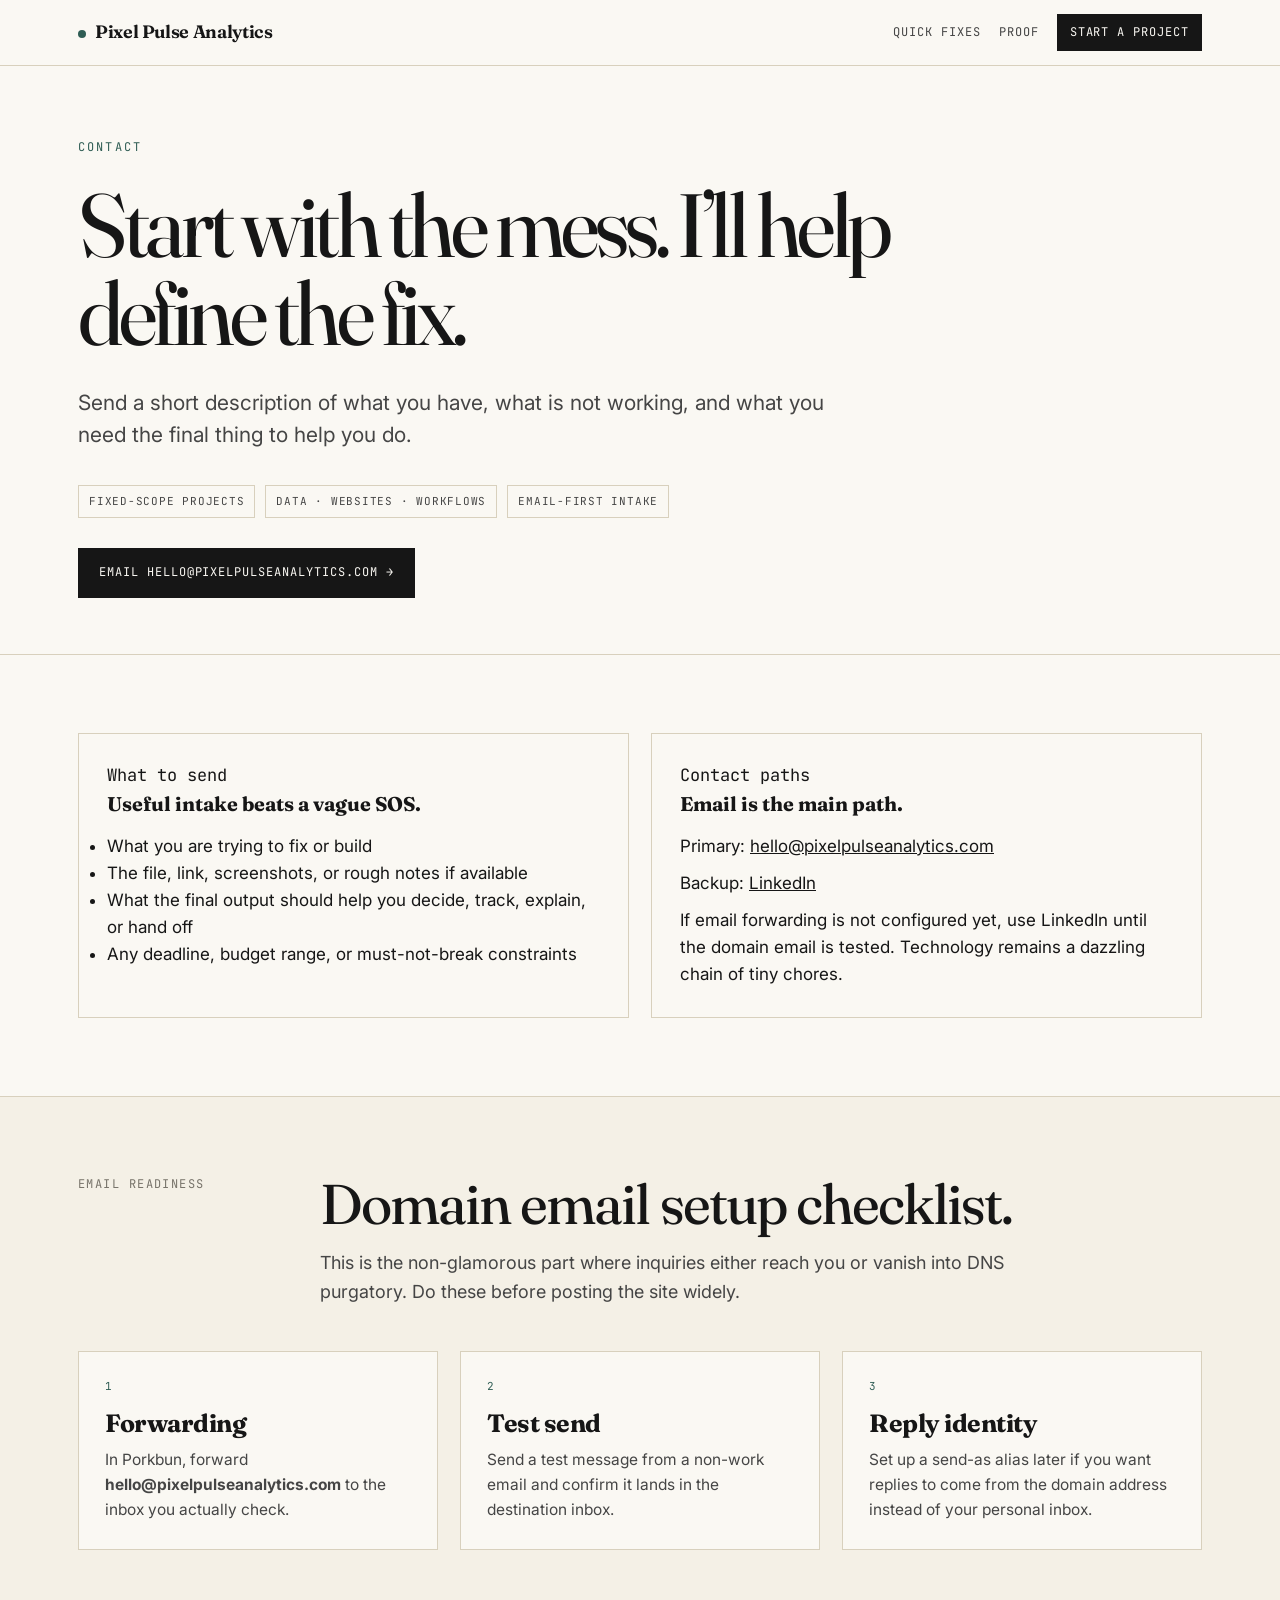
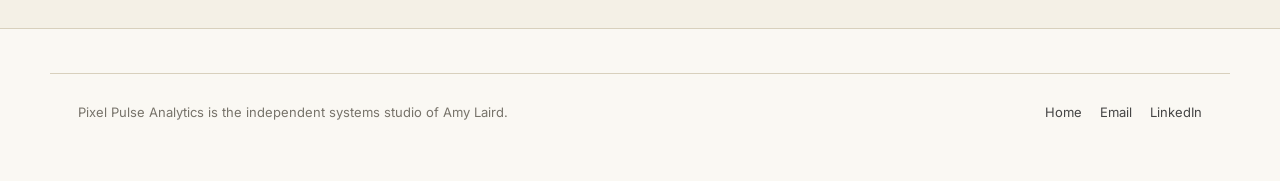
==== contact.html @ 276e5644 "Add contact and email readiness page" ====
<!DOCTYPE html>
<html lang="en">
<head>
<meta charset="UTF-8" />
<meta name="viewport" content="width=device-width, initial-scale=1.0" />
<title>Start a Project — Pixel Pulse Analytics</title>
<meta name="description" content="Start a small fixed-scope project with Pixel Pulse Analytics. Email Amy Laird about messy data, dashboards, websites, AI workflows, SOPs, and systems cleanup." />
<link rel="preconnect" href="https://fonts.googleapis.com" />
<link rel="preconnect" href="https://fonts.gstatic.com" crossorigin />
<link href="https://fonts.googleapis.com/css2?family=Fraunces:ital,opsz,wght@0,9..144,300..900;1,9..144,300..900&family=Inter:wght@400;500;600;700&family=JetBrains+Mono:wght@400;500&display=swap" rel="stylesheet" />
<link rel="stylesheet" href="/assets/styles.css" />
</head>
<body>
<a class="skip-link" href="#main">Skip to main content</a>
<header class="topbar">
  <div class="container">
    <a class="brand" href="/">Pixel Pulse Analytics</a>
    <nav aria-label="Main navigation">
      <a href="/index.html#services">Quick fixes</a>
      <a href="/index.html#proof">Proof</a>
      <a class="nav-cta" href="/contact.html">Start a project</a>
    </nav>
  </div>
</header>
<main id="main">
  <section class="service-hero">
    <div class="container">
      <div class="eyebrow">Contact</div>
      <h1>Start with the mess. I’ll help define the fix.</h1>
      <p class="hero-copy">Send a short description of what you have, what is not working, and what you need the final thing to help you do.</p>
      <div class="service-meta">
        <span class="tag">Fixed-scope projects</span>
        <span class="tag">Data · websites · workflows</span>
        <span class="tag">Email-first intake</span>
      </div>
      <a class="btn primary" href="mailto:hello@pixelpulseanalytics.com?subject=Project%20inquiry">Email hello@pixelpulseanalytics.com →</a>
    </div>
  </section>

  <section class="section">
    <div class="container grid-2">
      <article class="contact-panel">
        <div class="label">What to send</div>
        <h3>Useful intake beats a vague SOS.</h3>
        <ul>
          <li>What you are trying to fix or build</li>
          <li>The file, link, screenshots, or rough notes if available</li>
          <li>What the final output should help you decide, track, explain, or hand off</li>
          <li>Any deadline, budget range, or must-not-break constraints</li>
        </ul>
      </article>
      <article class="contact-panel">
        <div class="label">Contact paths</div>
        <h3>Email is the main path.</h3>
        <p>Primary: <a href="mailto:hello@pixelpulseanalytics.com">hello@pixelpulseanalytics.com</a></p>
        <p>Backup: <a href="https://www.linkedin.com/in/amy-laird" target="_blank" rel="noopener">LinkedIn</a></p>
        <p>If email forwarding is not configured yet, use LinkedIn until the domain email is tested. Technology remains a dazzling chain of tiny chores.</p>
      </article>
    </div>
  </section>

  <section class="section alt">
    <div class="container">
      <div class="section-head">
        <div class="section-num mono">Email readiness</div>
        <div>
          <h2>Domain email setup checklist.</h2>
          <p class="section-intro">This is the non-glamorous part where inquiries either reach you or vanish into DNS purgatory. Do these before posting the site widely.</p>
        </div>
      </div>
      <div class="grid-3">
        <article class="card">
          <div class="label">1</div>
          <h3>Forwarding</h3>
          <p>In Porkbun, forward <strong>hello@pixelpulseanalytics.com</strong> to the inbox you actually check.</p>
        </article>
        <article class="card">
          <div class="label">2</div>
          <h3>Test send</h3>
          <p>Send a test message from a non-work email and confirm it lands in the destination inbox.</p>
        </article>
        <article class="card">
          <div class="label">3</div>
          <h3>Reply identity</h3>
          <p>Set up a send-as alias later if you want replies to come from the domain address instead of your personal inbox.</p>
        </article>
      </div>
    </div>
  </section>
</main>
<footer>
  <div class="container">
    <p>Pixel Pulse Analytics is the independent systems studio of Amy Laird.</p>
    <div class="footer-links"><a href="/">Home</a><a href="mailto:hello@pixelpulseanalytics.com">Email</a><a href="https://www.linkedin.com/in/amy-laird" target="_blank" rel="noopener">LinkedIn</a></div>
  </div>
</footer>
</body>
</html>
---- assets/styles.css ----
/* Pixel Pulse Analytics — Systems Studio redesign */
:root {
  --paper: #faf8f3;
  --paper-warm: #f4f0e6;
  --paper-deep: #ebe4d2;
  --ink: #161616;
  --ink-soft: #454545;
  --ink-muted: #77736a;
  --rule: #d8d0bd;
  --accent: #2f5d54;
  --accent-blue: #315c7c;
  --accent-gold: #b67d2c;
  --accent-rust: #a75d3b;
  --max: 1180px;
}

* { box-sizing: border-box; margin: 0; padding: 0; }
html { scroll-behavior: smooth; }
body {
  background: var(--paper);
  color: var(--ink);
  font-family: Inter, ui-sans-serif, system-ui, -apple-system, BlinkMacSystemFont, "Segoe UI", sans-serif;
  line-height: 1.6;
  font-size: 17px;
  -webkit-font-smoothing: antialiased;
  text-rendering: optimizeLegibility;
}

h1, h2, h3, h4, .brand, .serif {
  font-family: Fraunces, Georgia, serif;
  font-optical-sizing: auto;
}

.mono, .eyebrow, .label, .price, nav a, .btn, .tag, .meta {
  font-family: "JetBrains Mono", "SF Mono", Consolas, monospace;
}

img { max-width: 100%; display: block; }
a { color: inherit; }
.container { max-width: var(--max); margin: 0 auto; padding: 0 28px; }

.skip-link {
  position: absolute;
  left: -999px;
  top: 0;
  background: var(--ink);
  color: var(--paper);
  padding: 10px 14px;
  z-index: 100;
}
.skip-link:focus { left: 12px; top: 12px; }

.topbar {
  position: sticky;
  top: 0;
  z-index: 50;
  border-bottom: 1px solid var(--rule);
  background: rgba(250, 248, 243, 0.94);
  backdrop-filter: blur(10px);
}
.topbar .container {
  display: flex;
  align-items: center;
  justify-content: space-between;
  gap: 18px;
  padding-top: 14px;
  padding-bottom: 14px;
}
.brand {
  text-decoration: none;
  font-weight: 650;
  letter-spacing: -0.02em;
  font-size: 18px;
  white-space: nowrap;
}
.brand::before {
  content: "";
  display: inline-block;
  width: 8px;
  height: 8px;
  border-radius: 999px;
  background: var(--accent);
  margin-right: 9px;
  vertical-align: middle;
}
nav {
  display: flex;
  align-items: center;
  gap: 18px;
  flex-wrap: wrap;
  justify-content: flex-end;
}
nav a {
  font-size: 12px;
  text-transform: uppercase;
  letter-spacing: 0.08em;
  text-decoration: none;
  color: var(--ink-soft);
}
nav a:hover { color: var(--accent); }
.nav-cta {
  background: var(--ink);
  color: var(--paper) !important;
  padding: 9px 13px;
}
.nav-cta:hover { background: var(--accent); }

.hero {
  padding: 92px 0 76px;
  border-bottom: 1px solid var(--rule);
}
.hero-grid {
  display: grid;
  grid-template-columns: minmax(0, 1fr) 320px;
  gap: 62px;
  align-items: end;
}
.eyebrow {
  color: var(--accent);
  font-size: 12px;
  letter-spacing: 0.18em;
  text-transform: uppercase;
  margin-bottom: 24px;
}
h1 {
  font-size: clamp(44px, 7vw, 92px);
  line-height: 0.98;
  letter-spacing: -0.05em;
  font-weight: 420;
  max-width: 940px;
  margin-bottom: 30px;
}
h1 em, h2 em, h3 em { color: var(--accent); font-style: italic; font-weight: 400; }
.hero-copy {
  max-width: 760px;
  color: var(--ink-soft);
  font-size: 21px;
  line-height: 1.52;
  margin-bottom: 34px;
}
.hero-copy strong { color: var(--ink); font-weight: 650; }
.cta-row { display: flex; flex-wrap: wrap; gap: 14px; align-items: center; }
.btn {
  display: inline-flex;
  gap: 10px;
  align-items: center;
  justify-content: center;
  text-decoration: none;
  text-transform: uppercase;
  letter-spacing: 0.08em;
  font-size: 12px;
  padding: 14px 20px;
  border: 1px solid var(--ink);
  transition: 0.2s ease;
  min-height: 48px;
}
.btn.primary { background: var(--ink); color: var(--paper); }
.btn.primary:hover { background: var(--accent); border-color: var(--accent); transform: translateY(-2px); }
.btn.secondary { background: transparent; color: var(--ink); }
.btn.secondary:hover { border-color: var(--accent); color: var(--accent); transform: translateY(-2px); }

.status-card {
  border-left: 1px solid var(--rule);
  padding-left: 26px;
}
.status-card .label {
  font-size: 11px;
  text-transform: uppercase;
  letter-spacing: 0.12em;
  color: var(--ink-muted);
  margin-bottom: 12px;
}
.status-card h2 {
  font-size: 24px;
  line-height: 1.14;
  letter-spacing: -0.02em;
  margin-bottom: 12px;
}
.status-card p { color: var(--ink-soft); font-size: 15px; }

.section { padding: 78px 0; border-bottom: 1px solid var(--rule); }
.section.alt { background: var(--paper-warm); }
.section-head {
  display: grid;
  grid-template-columns: 190px minmax(0, 1fr);
  gap: 52px;
  margin-bottom: 44px;
}
.section-num { color: var(--ink-muted); font-size: 12px; letter-spacing: 0.12em; text-transform: uppercase; }
h2 {
  font-size: clamp(32px, 4.6vw, 56px);
  line-height: 1.05;
  letter-spacing: -0.035em;
  font-weight: 430;
  max-width: 860px;
}
.section-intro { max-width: 760px; margin-top: 16px; color: var(--ink-soft); font-size: 18px; }

.grid-2 { display: grid; grid-template-columns: repeat(2, 1fr); gap: 22px; }
.grid-3 { display: grid; grid-template-columns: repeat(3, 1fr); gap: 22px; }
.card {
  border: 1px solid var(--rule);
  background: var(--paper);
  padding: 26px;
  min-height: 100%;
}
.card:hover { border-color: var(--accent); }
.card .label { color: var(--accent); font-size: 11px; letter-spacing: 0.12em; text-transform: uppercase; margin-bottom: 14px; }
.card h3 { font-size: 25px; line-height: 1.15; letter-spacing: -0.02em; margin-bottom: 10px; }
.card p { color: var(--ink-soft); font-size: 15.5px; }
.card ul { margin: 16px 0 0 18px; color: var(--ink-soft); font-size: 15px; }
.card li + li { margin-top: 7px; }
.card .meta { margin-top: 18px; color: var(--ink-muted); font-size: 11px; letter-spacing: 0.06em; text-transform: uppercase; }
.card-link { text-decoration: none; display: block; }

.offer-grid { display: grid; grid-template-columns: repeat(3, 1fr); gap: 18px; }
.offer {
  border: 1px solid var(--rule);
  background: var(--paper);
  padding: 24px;
  display: flex;
  flex-direction: column;
  gap: 14px;
}
.offer:hover { border-color: var(--accent); transform: translateY(-2px); transition: 0.2s ease; }
.offer h3 { font-size: 23px; line-height: 1.12; letter-spacing: -0.02em; }
.offer p { color: var(--ink-soft); font-size: 15px; }
.offer .price { color: var(--ink); font-size: 13px; letter-spacing: 0.06em; text-transform: uppercase; margin-top: auto; }
.offer a { color: var(--accent); text-decoration: none; border-bottom: 1px solid var(--accent); width: fit-content; font-size: 14px; }

.strip {
  background: var(--ink);
  color: var(--paper);
  padding: 46px 0;
}
.strip-grid { display: grid; grid-template-columns: 1fr 1fr 1fr; gap: 28px; }
.strip h3 { font-size: 25px; margin-bottom: 8px; }
.strip p { color: #d8d2c2; font-size: 15px; }

.steps { counter-reset: step; display: grid; grid-template-columns: repeat(4, 1fr); gap: 18px; }
.step { border-top: 1px solid var(--rule); padding-top: 22px; }
.step::before {
  counter-increment: step;
  content: "0" counter(step);
  display: block;
  color: var(--accent);
  font-family: "JetBrains Mono", monospace;
  font-size: 12px;
  margin-bottom: 12px;
}
.step h3 { font-size: 21px; margin-bottom: 8px; }
.step p { color: var(--ink-soft); font-size: 15px; }

.service-hero { padding: 72px 0 56px; border-bottom: 1px solid var(--rule); }
.service-hero h1 { max-width: 980px; }
.service-meta {
  display: flex;
  flex-wrap: wrap;
  gap: 10px;
  margin: 24px 0 30px;
}
.tag {
  border: 1px solid var(--rule);
  color: var(--ink-soft);
  padding: 7px 10px;
  font-size: 11px;
  text-transform: uppercase;
  letter-spacing: 0.07em;
}
.detail-list { display: grid; gap: 12px; }
.detail-list li { list-style: none; border-bottom: 1px solid var(--rule); padding-bottom: 12px; color: var(--ink-soft); }
.detail-list strong { color: var(--ink); }

.notice {
  background: var(--paper-deep);
  border-left: 4px solid var(--accent);
  padding: 22px;
  color: var(--ink-soft);
}

.close { padding: 82px 0; background: var(--paper-warm); }
.close h2 { margin-bottom: 22px; }
.close p { max-width: 720px; color: var(--ink-soft); font-size: 19px; margin-bottom: 28px; }

.contact-panel {
  border: 1px solid var(--rule);
  background: var(--paper);
  padding: 28px;
}
.contact-panel h3 { margin-bottom: 12px; }
.contact-panel p + p { margin-top: 10px; }
.contact-list { display: grid; gap: 14px; margin-top: 20px; }
.contact-list a { color: var(--accent); overflow-wrap: anywhere; }

footer { padding: 44px 0 58px; color: var(--ink-muted); font-size: 13px; }
footer .container { display: flex; justify-content: space-between; gap: 20px; flex-wrap: wrap; border-top: 1px solid var(--rule); padding-top: 28px; }
footer a { color: var(--ink-soft); text-decoration: none; border-bottom: 1px solid transparent; }
footer a:hover { color: var(--accent); border-color: var(--accent); }
.footer-links { display: flex; gap: 18px; flex-wrap: wrap; }

@media (max-width: 900px) {
  .hero-grid, .section-head, .grid-2, .grid-3, .offer-grid, .strip-grid, .steps { grid-template-columns: 1fr; }
  .topbar .container {
    align-items: flex-start;
    flex-wrap: wrap;
  }
  nav { justify-content: flex-start; gap: 12px; }
  .hero { padding: 60px 0; }
  .status-card { border-left: 0; border-top: 1px solid var(--rule); padding-left: 0; padding-top: 24px; }
  .section { padding: 58px 0; }
  .offer, .card { padding: 22px; }
}

@media (max-width: 620px) {
  body { font-size: 16px; }
  .container { padding: 0 20px; }
  .topbar .container { gap: 12px; }
  .brand { font-size: 17px; }
  nav {
    width: 100%;
    display: grid;
    grid-template-columns: 1fr;
  }
  nav a:not(.nav-cta) { display: none; }
  .nav-cta { text-align: center; padding: 11px 14px; }
  h1 { font-size: clamp(40px, 14vw, 58px); letter-spacing: -0.045em; }
  h2 { font-size: clamp(30px, 10vw, 44px); }
  .hero-copy, .section-intro, .close p { font-size: 18px; }
  .service-hero { padding: 52px 0 44px; }
  .service-meta { gap: 8px; }
  .tag { width: 100%; text-align: center; }
  .btn { width: 100%; }
  footer .container { display: grid; }
}
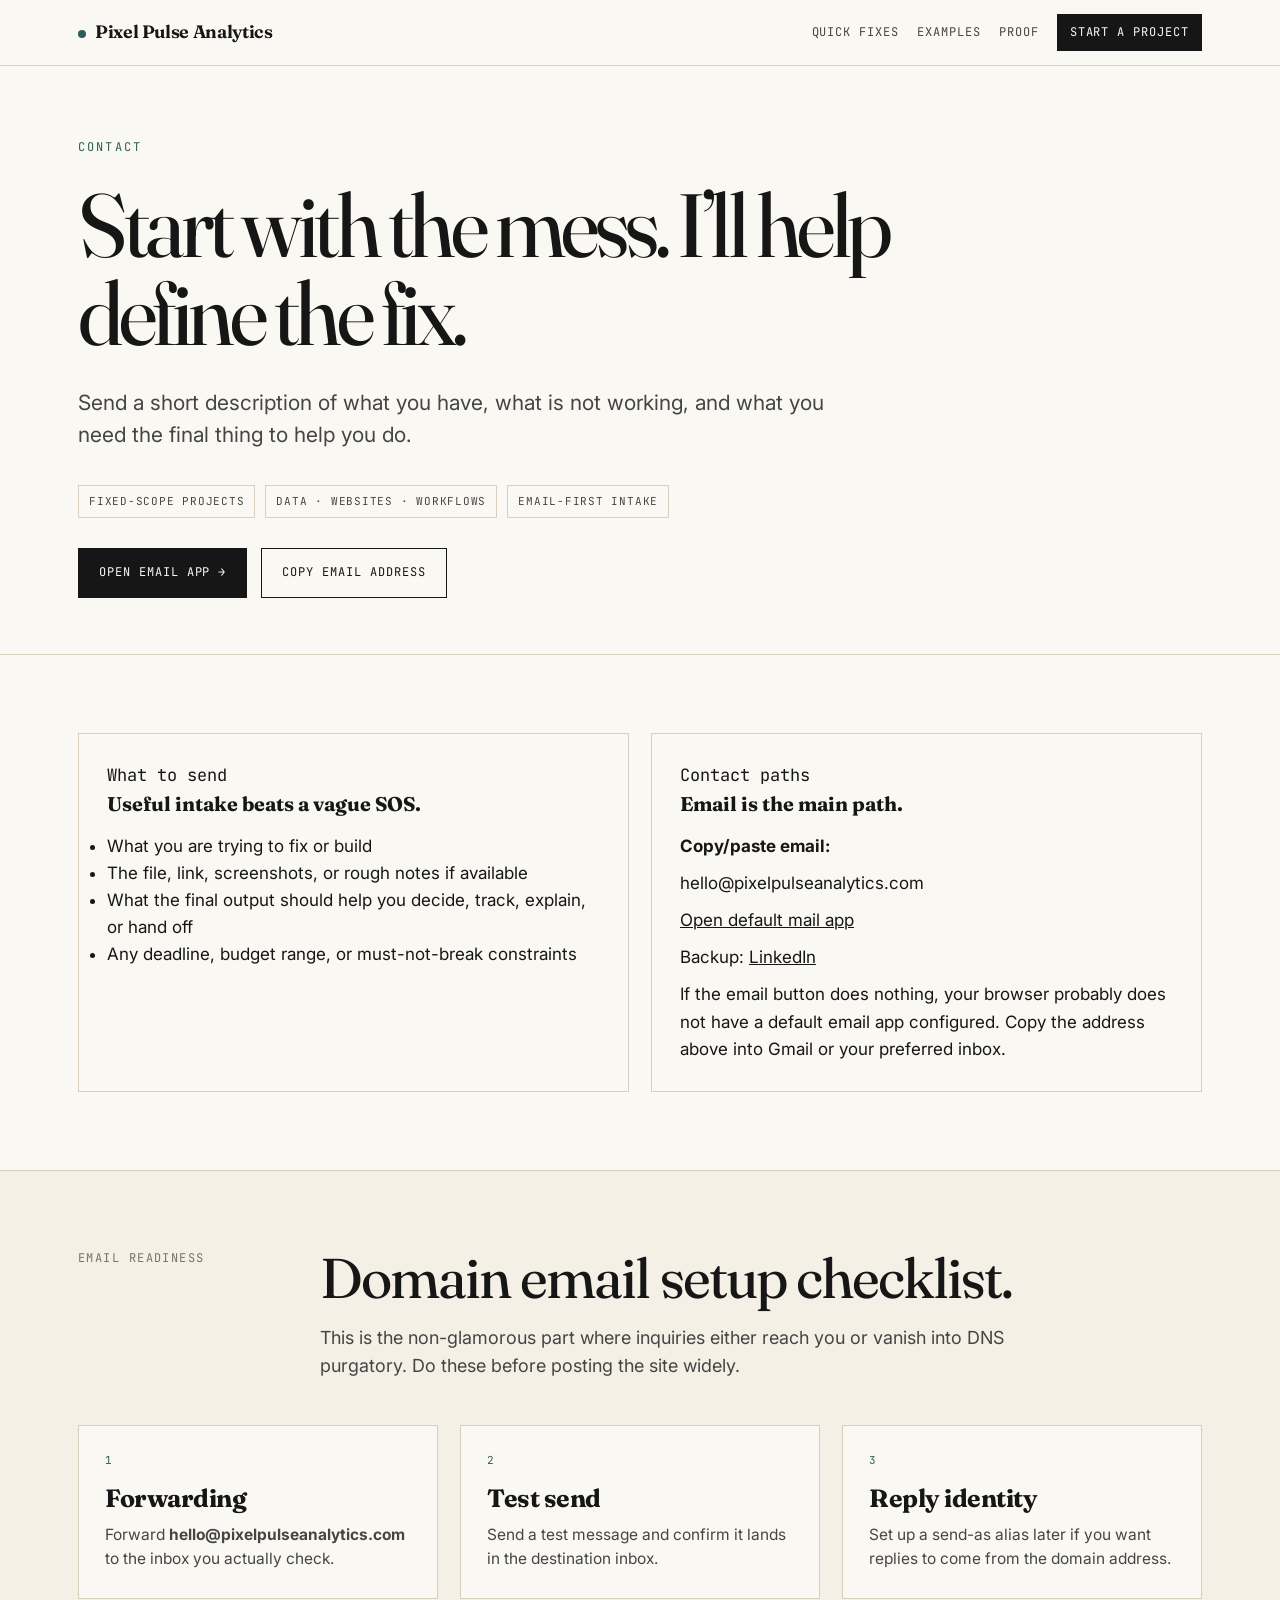
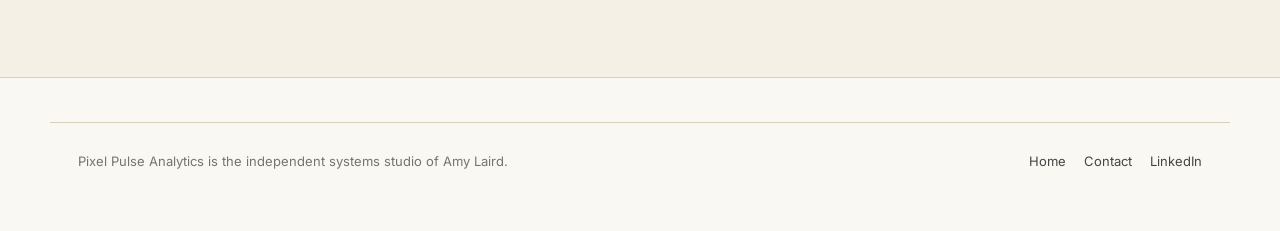
==== commit d72b189b: "Clarify contact email options" ====
--- a/contact.html
+++ b/contact.html
@@ -5,6 +5,7 @@
 <meta name="viewport" content="width=device-width, initial-scale=1.0" />
 <title>Start a Project — Pixel Pulse Analytics</title>
 <meta name="description" content="Start a small fixed-scope project with Pixel Pulse Analytics. Email Amy Laird about messy data, dashboards, websites, AI workflows, SOPs, and systems cleanup." />
+<link rel="icon" href="/assets/favicon.svg" type="image/svg+xml" />
 <link rel="preconnect" href="https://fonts.googleapis.com" />
 <link rel="preconnect" href="https://fonts.gstatic.com" crossorigin />
 <link href="https://fonts.googleapis.com/css2?family=Fraunces:ital,opsz,wght@0,9..144,300..900;1,9..144,300..900&family=Inter:wght@400;500;600;700&family=JetBrains+Mono:wght@400;500&display=swap" rel="stylesheet" />
@@ -17,6 +18,7 @@
     <a class="brand" href="/">Pixel Pulse Analytics</a>
     <nav aria-label="Main navigation">
       <a href="/index.html#services">Quick fixes</a>
+      <a href="/examples.html">Examples</a>
       <a href="/index.html#proof">Proof</a>
       <a class="nav-cta" href="/contact.html">Start a project</a>
     </nav>
@@ -33,7 +35,10 @@
         <span class="tag">Data · websites · workflows</span>
         <span class="tag">Email-first intake</span>
       </div>
-      <a class="btn primary" href="mailto:hello@pixelpulseanalytics.com?subject=Project%20inquiry">Email hello@pixelpulseanalytics.com →</a>
+      <div class="cta-row">
+        <a class="btn primary" href="mailto:hello@pixelpulseanalytics.com?subject=Project%20inquiry">Open email app →</a>
+        <a class="btn secondary" href="#copy-email">Copy email address</a>
+      </div>
     </div>
   </section>
 
@@ -49,12 +54,14 @@
           <li>Any deadline, budget range, or must-not-break constraints</li>
         </ul>
       </article>
-      <article class="contact-panel">
+      <article class="contact-panel" id="copy-email">
         <div class="label">Contact paths</div>
         <h3>Email is the main path.</h3>
-        <p>Primary: <a href="mailto:hello@pixelpulseanalytics.com">hello@pixelpulseanalytics.com</a></p>
+        <p><strong>Copy/paste email:</strong></p>
+        <p class="copy-email">hello@pixelpulseanalytics.com</p>
+        <p><a href="mailto:hello@pixelpulseanalytics.com?subject=Project%20inquiry">Open default mail app</a></p>
         <p>Backup: <a href="https://www.linkedin.com/in/amy-laird" target="_blank" rel="noopener">LinkedIn</a></p>
-        <p>If email forwarding is not configured yet, use LinkedIn until the domain email is tested. Technology remains a dazzling chain of tiny chores.</p>
+        <p>If the email button does nothing, your browser probably does not have a default email app configured. Copy the address above into Gmail or your preferred inbox.</p>
       </article>
     </div>
   </section>
@@ -72,17 +79,17 @@
         <article class="card">
           <div class="label">1</div>
           <h3>Forwarding</h3>
-          <p>In Porkbun, forward <strong>hello@pixelpulseanalytics.com</strong> to the inbox you actually check.</p>
+          <p>Forward <strong>hello@pixelpulseanalytics.com</strong> to the inbox you actually check.</p>
         </article>
         <article class="card">
           <div class="label">2</div>
           <h3>Test send</h3>
-          <p>Send a test message from a non-work email and confirm it lands in the destination inbox.</p>
+          <p>Send a test message and confirm it lands in the destination inbox.</p>
         </article>
         <article class="card">
           <div class="label">3</div>
           <h3>Reply identity</h3>
-          <p>Set up a send-as alias later if you want replies to come from the domain address instead of your personal inbox.</p>
+          <p>Set up a send-as alias later if you want replies to come from the domain address.</p>
         </article>
       </div>
     </div>
@@ -91,7 +98,7 @@
 <footer>
   <div class="container">
     <p>Pixel Pulse Analytics is the independent systems studio of Amy Laird.</p>
-    <div class="footer-links"><a href="/">Home</a><a href="mailto:hello@pixelpulseanalytics.com">Email</a><a href="https://www.linkedin.com/in/amy-laird" target="_blank" rel="noopener">LinkedIn</a></div>
+    <div class="footer-links"><a href="/">Home</a><a href="/contact.html">Contact</a><a href="https://www.linkedin.com/in/amy-laird" target="_blank" rel="noopener">LinkedIn</a></div>
   </div>
 </footer>
 </body>
--- a/assets/styles.css
+++ b/assets/styles.css
@@ -195,6 +195,7 @@
   max-width: 860px;
 }
 .section-intro { max-width: 760px; margin-top: 16px; color: var(--ink-soft); font-size: 18px; }
+.section-intro a { color: var(--accent); text-decoration: none; border-bottom: 1px solid var(--accent); }
 
 .grid-2 { display: grid; grid-template-columns: repeat(2, 1fr); gap: 22px; }
 .grid-3 { display: grid; grid-template-columns: repeat(3, 1fr); gap: 22px; }
@@ -208,6 +209,7 @@
 .card .label { color: var(--accent); font-size: 11px; letter-spacing: 0.12em; text-transform: uppercase; margin-bottom: 14px; }
 .card h3 { font-size: 25px; line-height: 1.15; letter-spacing: -0.02em; margin-bottom: 10px; }
 .card p { color: var(--ink-soft); font-size: 15.5px; }
+.card p + p { margin-top: 12px; }
 .card ul { margin: 16px 0 0 18px; color: var(--ink-soft); font-size: 15px; }
 .card li + li { margin-top: 7px; }
 .card .meta { margin-top: 18px; color: var(--ink-muted); font-size: 11px; letter-spacing: 0.06em; text-transform: uppercase; }
@@ -271,6 +273,21 @@
 .detail-list li { list-style: none; border-bottom: 1px solid var(--rule); padding-bottom: 12px; color: var(--ink-soft); }
 .detail-list strong { color: var(--ink); }
 
+.example-stack { display: grid; gap: 22px; }
+.example-card {
+  border: 1px solid var(--rule);
+  background: var(--paper);
+  display: grid;
+  grid-template-columns: 1fr 1fr;
+}
+.example-side { padding: 26px; }
+.example-side.before { background: #f1eadb; border-right: 1px solid var(--rule); }
+.example-side.after { background: var(--paper); }
+.example-side h3 { font-size: 24px; margin-bottom: 12px; }
+.example-side ul { margin-left: 18px; color: var(--ink-soft); }
+.example-side li + li { margin-top: 8px; }
+.example-card .meta { padding: 0 26px 24px; grid-column: 1 / -1; }
+
 .notice {
   background: var(--paper-deep);
   border-left: 4px solid var(--accent);
@@ -299,7 +316,7 @@
 .footer-links { display: flex; gap: 18px; flex-wrap: wrap; }
 
 @media (max-width: 900px) {
-  .hero-grid, .section-head, .grid-2, .grid-3, .offer-grid, .strip-grid, .steps { grid-template-columns: 1fr; }
+  .hero-grid, .section-head, .grid-2, .grid-3, .offer-grid, .strip-grid, .steps, .example-card { grid-template-columns: 1fr; }
   .topbar .container {
     align-items: flex-start;
     flex-wrap: wrap;
@@ -308,7 +325,8 @@
   .hero { padding: 60px 0; }
   .status-card { border-left: 0; border-top: 1px solid var(--rule); padding-left: 0; padding-top: 24px; }
   .section { padding: 58px 0; }
-  .offer, .card { padding: 22px; }
+  .offer, .card, .example-side { padding: 22px; }
+  .example-side.before { border-right: 0; border-bottom: 1px solid var(--rule); }
 }
 
 @media (max-width: 620px) {
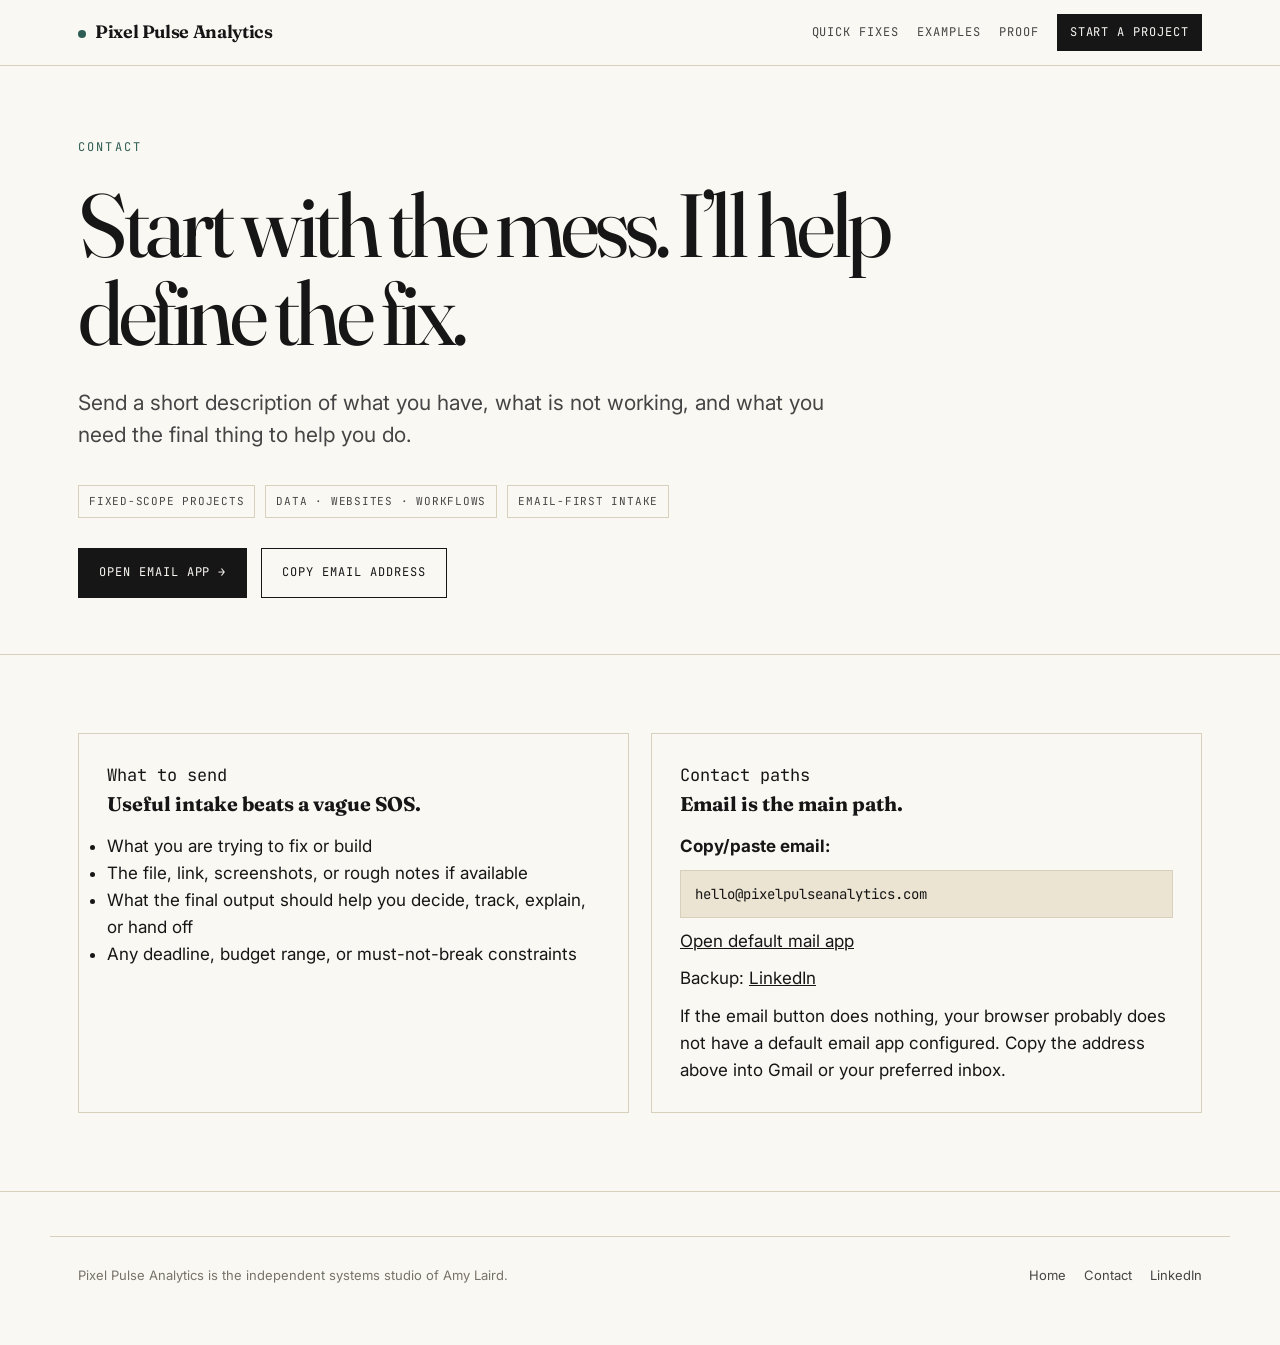
==== commit 3d466a33: "Remove public email setup checklist" ====
--- a/contact.html
+++ b/contact.html
@@ -65,35 +65,6 @@
       </article>
     </div>
   </section>
-
-  <section class="section alt">
-    <div class="container">
-      <div class="section-head">
-        <div class="section-num mono">Email readiness</div>
-        <div>
-          <h2>Domain email setup checklist.</h2>
-          <p class="section-intro">This is the non-glamorous part where inquiries either reach you or vanish into DNS purgatory. Do these before posting the site widely.</p>
-        </div>
-      </div>
-      <div class="grid-3">
-        <article class="card">
-          <div class="label">1</div>
-          <h3>Forwarding</h3>
-          <p>Forward <strong>hello@pixelpulseanalytics.com</strong> to the inbox you actually check.</p>
-        </article>
-        <article class="card">
-          <div class="label">2</div>
-          <h3>Test send</h3>
-          <p>Send a test message and confirm it lands in the destination inbox.</p>
-        </article>
-        <article class="card">
-          <div class="label">3</div>
-          <h3>Reply identity</h3>
-          <p>Set up a send-as alias later if you want replies to come from the domain address.</p>
-        </article>
-      </div>
-    </div>
-  </section>
 </main>
 <footer>
   <div class="container">
--- a/assets/styles.css
+++ b/assets/styles.css
@@ -31,7 +31,7 @@
   font-optical-sizing: auto;
 }
 
-.mono, .eyebrow, .label, .price, nav a, .btn, .tag, .meta {
+.mono, .eyebrow, .label, .price, nav a, .btn, .tag, .meta, .copy-email {
   font-family: "JetBrains Mono", "SF Mono", Consolas, monospace;
 }
 
@@ -308,6 +308,16 @@
 .contact-panel p + p { margin-top: 10px; }
 .contact-list { display: grid; gap: 14px; margin-top: 20px; }
 .contact-list a { color: var(--accent); overflow-wrap: anywhere; }
+.copy-email {
+  display: inline-block;
+  width: 100%;
+  background: var(--paper-deep);
+  border: 1px solid var(--rule);
+  padding: 12px 14px;
+  color: var(--ink);
+  font-size: 14px;
+  overflow-wrap: anywhere;
+}
 
 footer { padding: 44px 0 58px; color: var(--ink-muted); font-size: 13px; }
 footer .container { display: flex; justify-content: space-between; gap: 20px; flex-wrap: wrap; border-top: 1px solid var(--rule); padding-top: 28px; }
